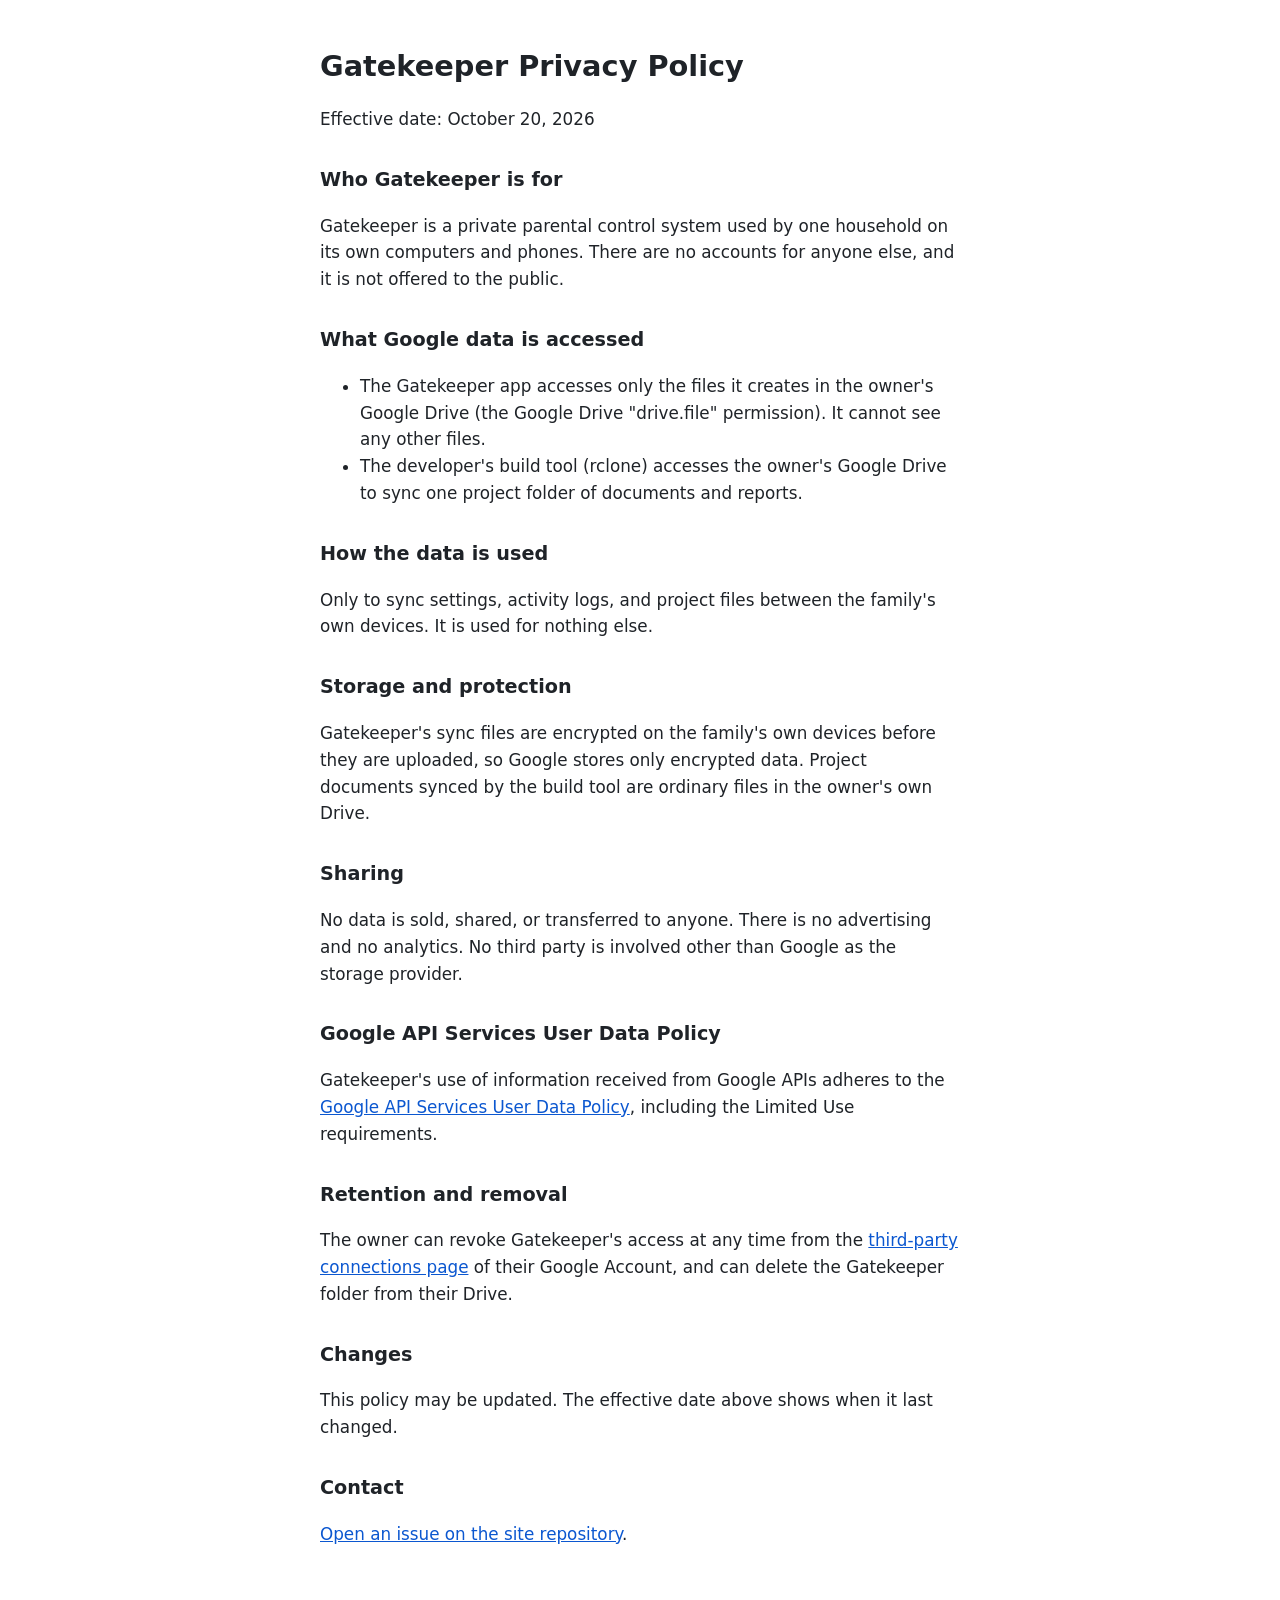
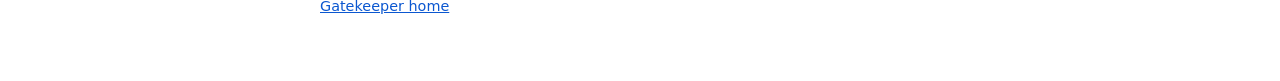
==== privacy.html @ bfdf6598 "Home page and privacy policy for the Gatekeeper Google sign-in setup Co-Authored-By: Claude Opus 5.5" ====
<!doctype html>
<html lang="en">
<head>
<meta charset="utf-8">
<meta name="viewport" content="width=device-width, initial-scale=1">
<title>Gatekeeper Privacy Policy</title>
<link rel="stylesheet" href="style.css">
</head>
<body>
<h1>Gatekeeper Privacy Policy</h1>
<p>Effective date: October 20, 2026</p>

<h2>Who Gatekeeper is for</h2>
<p>Gatekeeper is a private parental control system used by one household on its own computers and phones. There are no accounts for anyone else, and it is not offered to the public.</p>

<h2>What Google data is accessed</h2>
<ul>
<li>The Gatekeeper app accesses only the files it creates in the owner's Google Drive (the Google Drive "drive.file" permission). It cannot see any other files.</li>
<li>The developer's build tool (rclone) accesses the owner's Google Drive to sync one project folder of documents and reports.</li>
</ul>

<h2>How the data is used</h2>
<p>Only to sync settings, activity logs, and project files between the family's own devices. It is used for nothing else.</p>

<h2>Storage and protection</h2>
<p>Gatekeeper's sync files are encrypted on the family's own devices before they are uploaded, so Google stores only encrypted data. Project documents synced by the build tool are ordinary files in the owner's own Drive.</p>

<h2>Sharing</h2>
<p>No data is sold, shared, or transferred to anyone. There is no advertising and no analytics. No third party is involved other than Google as the storage provider.</p>

<h2>Google API Services User Data Policy</h2>
<p>Gatekeeper's use of information received from Google APIs adheres to the <a href="https://developers.google.com/terms/api-services-user-data-policy">Google API Services User Data Policy</a>, including the Limited Use requirements.</p>

<h2>Retention and removal</h2>
<p>The owner can revoke Gatekeeper's access at any time from the <a href="https://myaccount.google.com/connections">third-party connections page</a> of their Google Account, and can delete the Gatekeeper folder from their Drive.</p>

<h2>Changes</h2>
<p>This policy may be updated. The effective date above shows when it last changed.</p>

<h2>Contact</h2>
<p><a href="https://github.com/Preston-Riftwood/gatekeeper-site/issues">Open an issue on the site repository</a>.</p>

<footer>
<p><a href="https://preston-riftwood.github.io/gatekeeper-site/">Gatekeeper home</a></p>
</footer>
</body>
</html>
---- style.css ----
body {
  margin: 0 auto;
  max-width: 40rem;
  padding: 1.5rem 1rem 3rem;
  font-family: system-ui, -apple-system, "Segoe UI", Roboto, sans-serif;
  font-size: 1.05rem;
  line-height: 1.6;
  color: #1f2328;
  background: #ffffff;
}
h1 { font-size: 1.8rem; margin-bottom: 0.25rem; }
h2 { font-size: 1.2rem; margin-top: 2rem; }
a { color: #0b57d0; }
.lead { font-size: 1.15rem; }
.button {
  display: inline-block;
  margin-top: 1rem;
  padding: 0.6rem 1rem;
  border: 1px solid #0b57d0;
  border-radius: 6px;
  text-decoration: none;
  font-weight: 600;
}
footer { margin-top: 3rem; font-size: 0.9rem; color: #59636e; }
@media (prefers-color-scheme: dark) {
  body { color: #e6edf3; background: #0d1117; }
  a { color: #7ab7ff; }
  .button { border-color: #7ab7ff; }
  footer { color: #9198a1; }
}
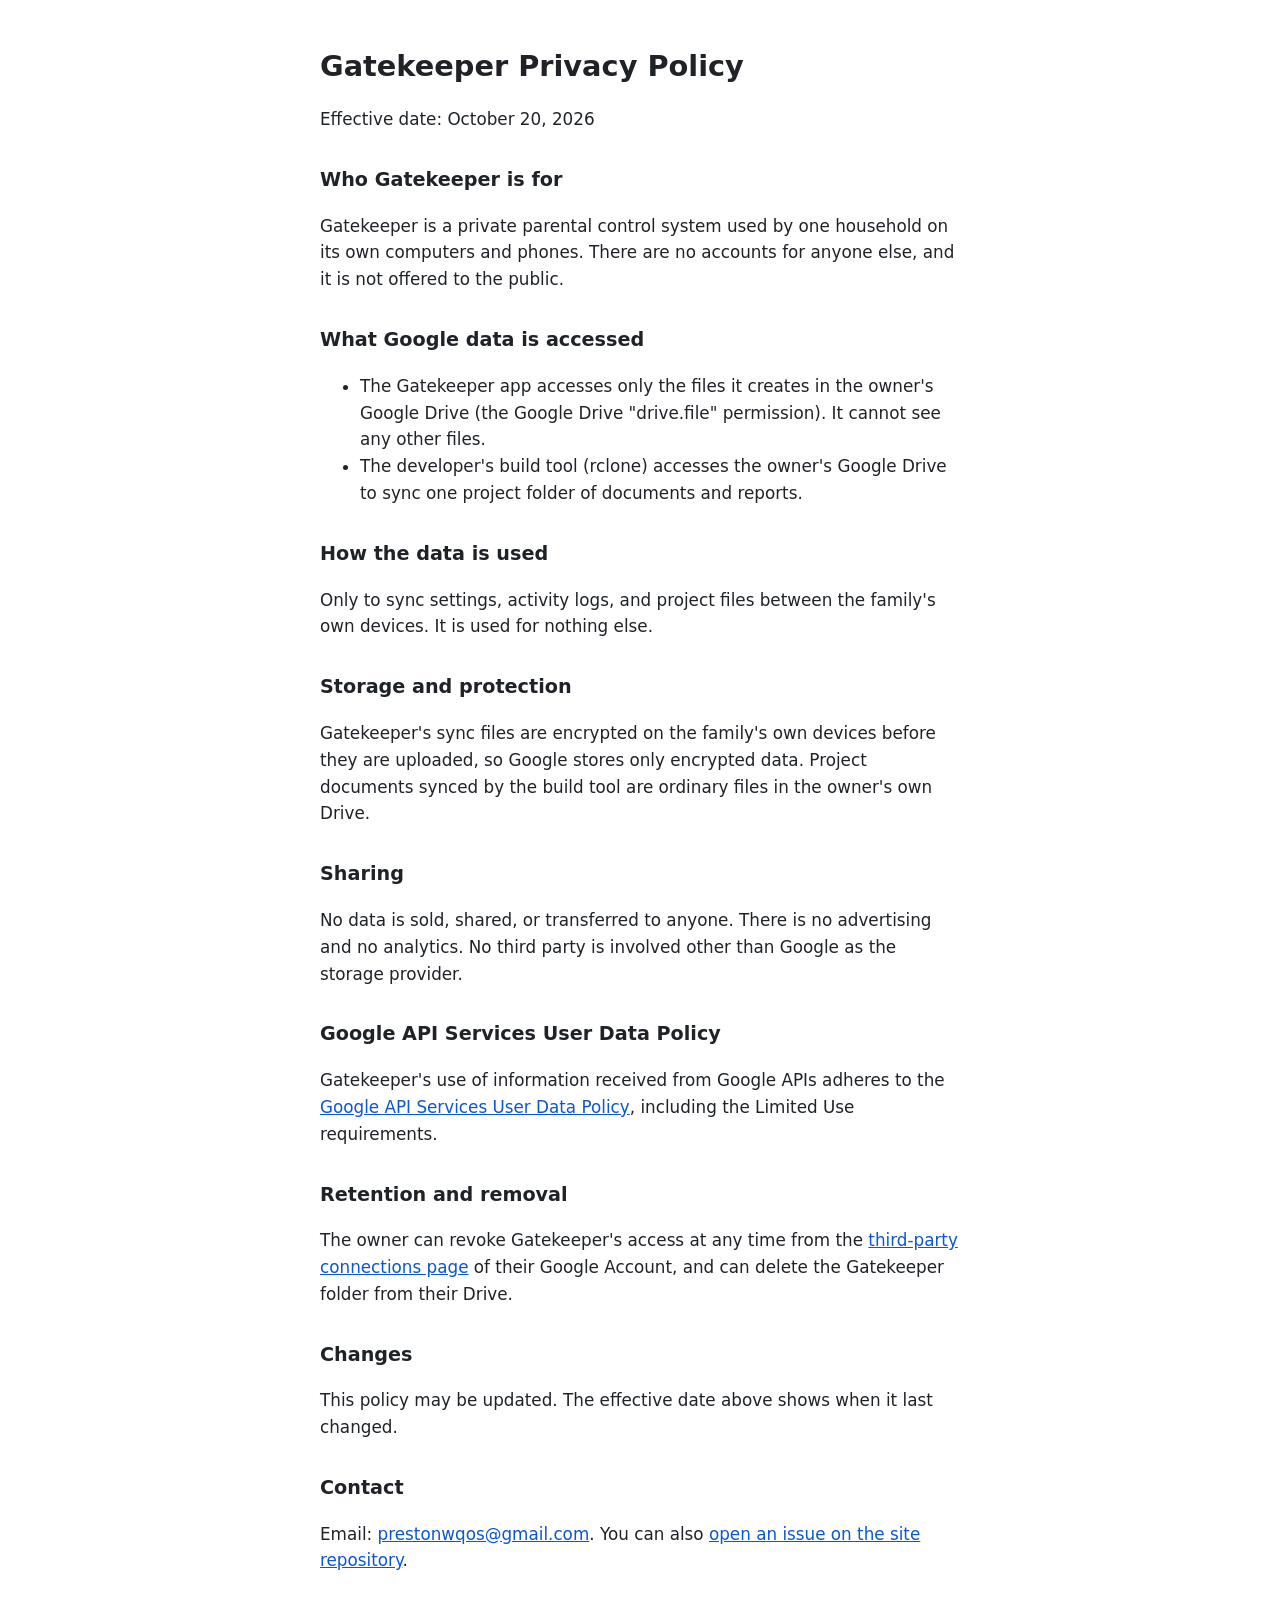
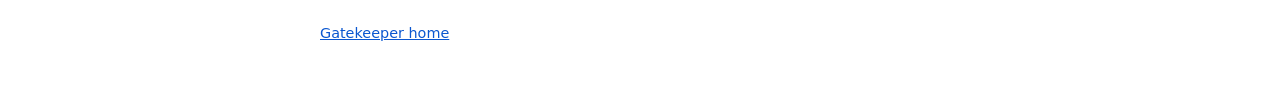
==== commit a19f54bf: "Privacy page: contact email, issues link kept Co-Authored-By: Claude Opus 5.5 <noreply@anthropic.com" ====
--- a/privacy.html
+++ b/privacy.html
@@ -38,7 +38,7 @@
 <p>This policy may be updated. The effective date above shows when it last changed.</p>
 
 <h2>Contact</h2>
-<p><a href="https://github.com/Preston-Riftwood/gatekeeper-site/issues">Open an issue on the site repository</a>.</p>
+<p>Email: <a href="mailto:prestonwqos@gmail.com">prestonwqos@gmail.com</a>. You can also <a href="https://github.com/Preston-Riftwood/gatekeeper-site/issues">open an issue on the site repository</a>.</p>
 
 <footer>
 <p><a href="https://preston-riftwood.github.io/gatekeeper-site/">Gatekeeper home</a></p>
